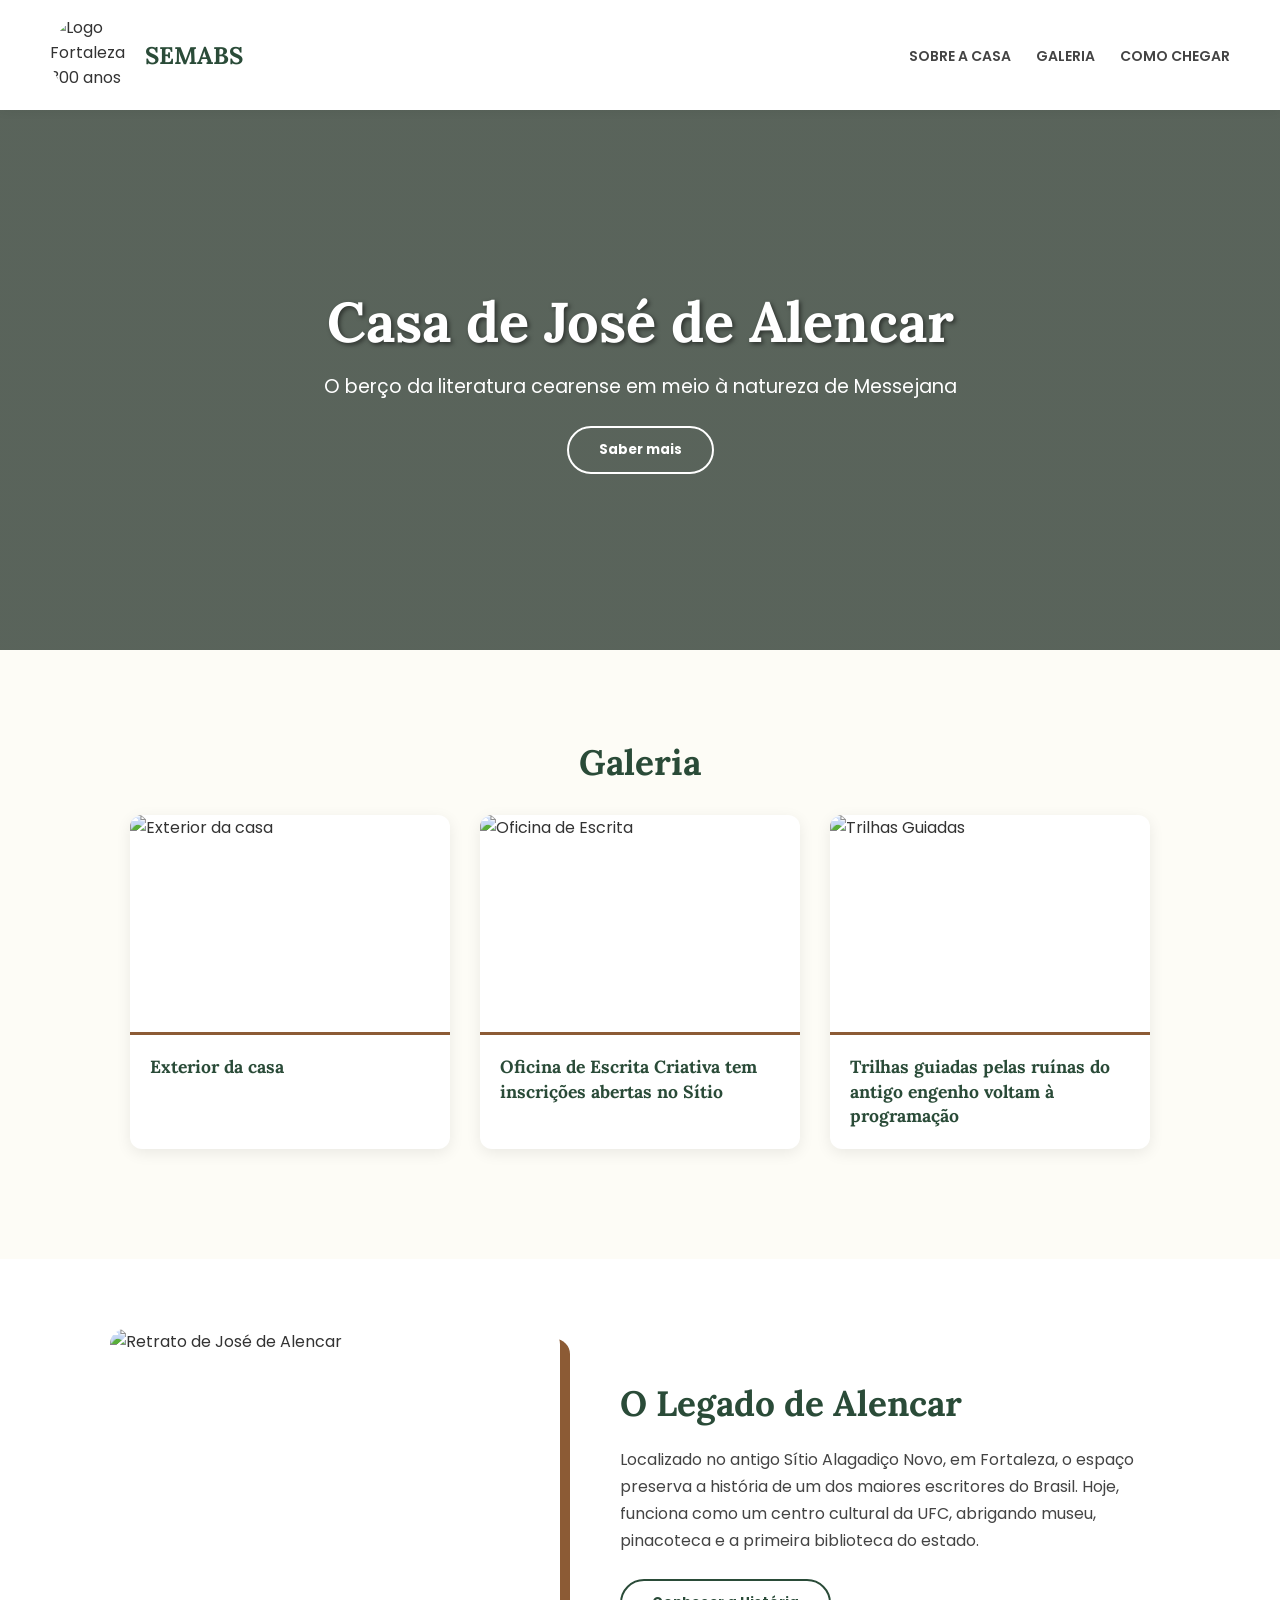
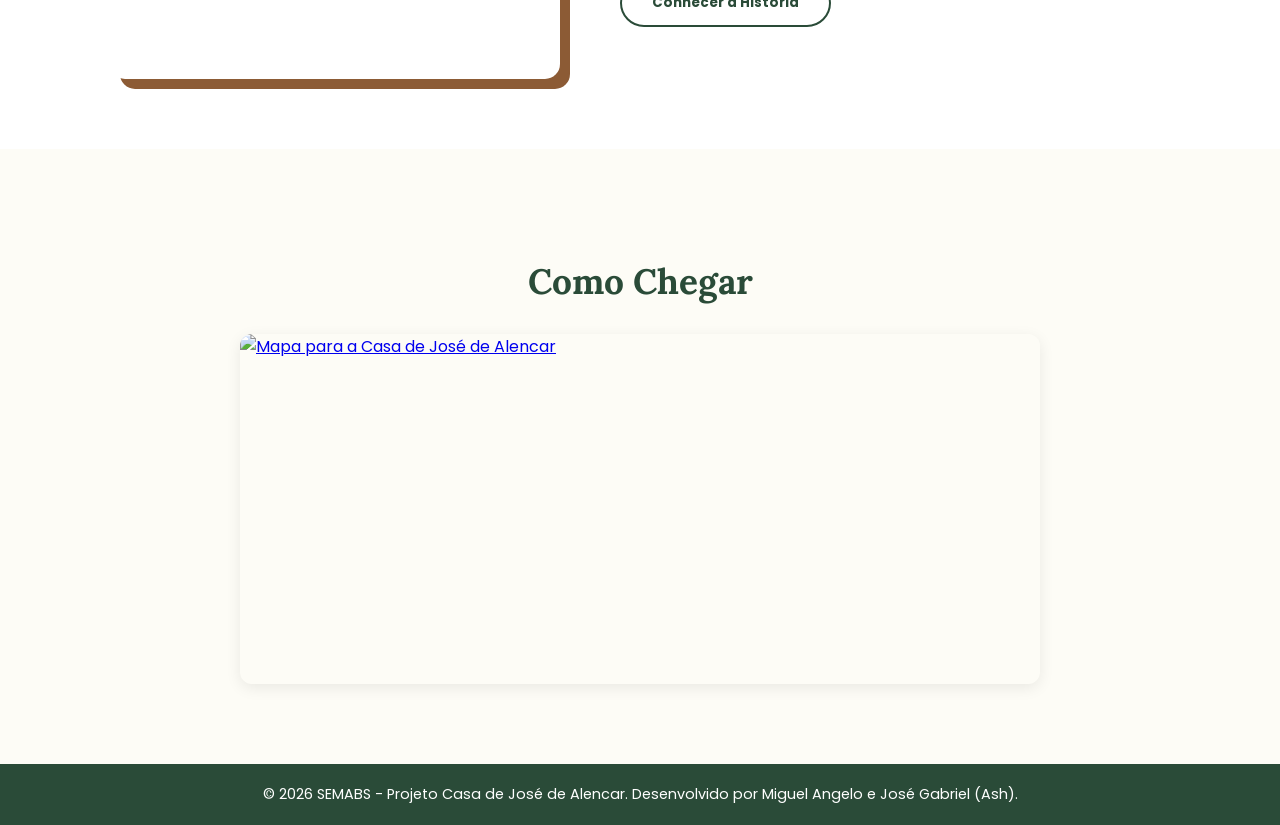
==== index.html @ b6e6d29a "Rename semabs_casa_jose_alencar.html to index.html" ====
<!DOCTYPE html>
<html lang="pt-BR">
<head>
    <meta charset="UTF-8">
    <meta name="viewport" content="width=device-width, initial-scale=1.0">
    <title>Casa de José de Alencar</title>
    <link href="https://fonts.googleapis.com/css2?family=Lora:ital,wght@0,400;0,700;1,400&family=Poppins:wght@300;400;600&display=swap" rel="stylesheet">
    <link rel="stylesheet" href="styly.css">
    <link rel="shortcut icon" type="image/x-icon" href="favicon.ico">
</head>
<body>

    <header>
        <div class="logos">
            <img src="300.jpeg" alt="Logo Fortaleza 300 anos" class="logo-img">
            <h2 style="cursor: default;">SEMABS</h2> 
        </div>
        <nav>
            <ul>
                <li><a href="#sobre">SOBRE A CASA</a></li>
                <li><a href="#fotos">GALERIA</a></li>
                <li><a href="#como-chegar">COMO CHEGAR</a></li>
            </ul>
        </nav>
    </header>

    <main>
        <section class="hero">
            <div class="hero-content">
                <h1>Casa de José de Alencar</h1>
                <p>O berço da literatura cearense em meio à natureza de Messejana</p>
                <button id="btn-saber-mais" class="btn-outline">Saber mais</button>
            </div>
        </section>

        <section id="fotos" class="fotos">
            <h2 class="section-title">Galeria</h2>
            <div class="cards-container">
                <article class="card">
                    <img src="casafora.jpeg" alt="Exterior da casa" class="card-img" data-link="https://www.minube.com.br/sitio-preferido/casa-de-jose-de-alencar-a2217731#google_vignette">
                    <div class="card-content">
                        <h3>Exterior da casa</h3>
                    </div>
                </article>
                <article class="card">
                    <img src="casadentro.jpeg" alt="Oficina de Escrita" class="card-img" data-link="https://dicasdefortalezaejeri.com.br/fortaleza/casa-museu-jose-de-alencar-em-fortaleza/">
                    <div class="card-content">
                        <h3>Oficina de Escrita Criativa tem inscrições abertas no Sítio</h3>
                    </div>
                </article>
                <article class="card">
                    <img src="casaexterior.jpeg" alt="Trilhas Guiadas" class="card-img" data-link="https://www.tripadvisor.com.br/LocationPhotoDirectLink-g303293-d4376412-i231431057-Casa_Jose_de_Alencar-Fortaleza_State_of_Ceara.html">
                    <div class="card-content">
                        <h3>Trilhas guiadas pelas ruínas do antigo engenho voltam à programação</h3>
                    </div>
                </article>
            </div>
        </section>

        <section id="sobre" class="sobre">
            <img src="perfil.jpeg" alt="Retrato de José de Alencar" class="sobre-img">
            <div class="sobre-texto">
                <h2 class="section-title text-left">O Legado de Alencar</h2>
                <p>Localizado no antigo Sítio Alagadiço Novo, em Fortaleza, o espaço preserva a história de um dos maiores escritores do Brasil. Hoje, funciona como um centro cultural da UFC, abrigando museu, pinacoteca e a primeira biblioteca do estado.</p>
                <button id="btn-historia" class="btn-outline dark">Conhecer a História</button>
            </div>
        </section>

        <section id="como-chegar" class="como-chegar">
            <h2 class="section-title">Como Chegar</h2>
            <div class="mapas-container">
                <div class="mapa" style="width: 100%; max-width: 800px;">
                    <a href="https://www.google.com/maps/place/Casa+de+Jos%C3%A9+de+Alencar/@-3.8120709,-38.4795168,18.42z/data=!4m6!3m5!1s0x7c7456462ce12c3:0x4b591e898cf27aa8!8m2!3d-3.8116794!4d-38.4783675!16s%2Fg%2F121kwcff" target="_blank" title="Clique para abrir no Google Maps">
                        <img src="loca.jpeg" alt="Mapa para a Casa de José de Alencar" style="width: 100%; height: 350px; object-fit: cover; border-radius: 12px; box-shadow: 0 4px 15px rgba(0,0,0,0.08); display: block; cursor: pointer;">
                    </a>
                </div>
            </div>
        </section>
    </main>

    <div id="modal-historia" class="modal">
        <div class="modal-content">
            <span class="close-btn">×</span>
            
            <div class="modal-sidebar">
                <img src="perfil.jpeg" alt="Retrato de José de Alencar">
                <a href="https://pesquisaescolar.fundaj.gov.br/pt-br/artigo/jose-de-alencar/" target="_blank" class="link-creditos-sidebar">Ver fonte da imagem</a>
                <h2 class="section-title" style="margin-top: 15px; text-align: center; font-size: 1.8rem;">José de Alencar</h2>
            </div>
            
            <div class="modal-body">
                <p>O escritor José Martiniano de Alencar, conhecido como José de Alencar, escritor das obras Iracema de 1865 e O Guarani de 1857, nasceu em 1º de maio de 1829, em Messejana (atual bairro de Fortaleza, Ceará). Ainda criança, mudou-se com sua família para o Rio de Janeiro, então capital do país, para acompanhar o pai, José Martiniano de Alencar, eleito senador pelo estado cearense. Em 1844 mudou-se para São Paulo, onde cursou Direito (com exceção do 3º ano, o qual cursou na Faculdade de Direito de Olinda, em Pernambuco), permanecendo na capital paulista até 1850.</p>
                <p>Após formado, regressou para o Rio de Janeiro, onde atuou como advogado e como jornalista no Correio Mercantil, no Jornal do Comércio e no Diário do Rio de Janeiro, instituição em que foi nomeado redator-chefe em 1855. Essa participação na imprensa possibilitou-lhe a publicação de folhetins, muitos dos quais foram posteriormente publicados sob a forma de livro.</p>
                <p>Há que se ressaltar que, além dessa atividade jornalística, José de Alencar também atuou, assim como o pai, no meio político. Filiado ao Partido Conservador, elegeu-se para mais de um mandato de deputado pelo estado do Ceará, e, de 1868 a 1870, ocupou o cargo executivo de ministro da justiça.</p>
                <p>José de Alencar casou-se na década de 1860, mais especificamente em 1864, com Georgiana Augusta Cochrane, quando tinha 35 anos de idade. Dessa união, o casal teve seis filhos, sendo dois meninos e quatro meninas. Entre os filhos, destacaram-se Mário de Alencar, que seguiu a vocação do pai como homem de letras, tornando-se jornalista e membro da Academia Brasileira de Letras, e Augusto Cochrane de Alencar, que seguiu a vida diplomática e atuou como embaixador.</p>
                <p>No meio literário, seu reconhecimento deu-se a partir da publicação, em 1856, das Cartas sobre A confederação dos Tamoios, no Diário do Rio de Janeiro, nas quais criticava o poema épico A confederação dos Tamoios (1856), obra do escritor Domingos Gonçalves de Magalhães, considerado o introdutor do romantismo no Brasil. Faleceu, vítima de tuberculose, na cidade do Rio de Janeiro, em 12 de dezembro de 1877, aos 48 anos de idade.</p>
            </div>
            
        </div>
    </div>

    <div id="modal-saber-mais" class="modal">
        <div class="modal-content">
            <span class="close-btn">×</span>
            
            <div class="modal-sidebar">
                <img src="casarao.jpeg" alt="Casarão do Sítio Alagadiço Novo">
                <h2 class="section-title" style="margin-top: 15px; text-align: center; font-size: 1.8rem;">O Sítio Alagadiço Novo</h2>
            </div>
            
            <div class="modal-body">
                <p>A Casa de José de Alencar, centro cultural pertencente à Universidade Federal do Ceará, está localizada na Av. Washington Soares, 6055, em Messejana. O referido Centro funciona no sítio Alagadiço Novo, em sete hectares do que restou da antiga propriedade do Senador José Martiniano de Alencar. Este espaço cultural tem importante simbologia pois foi aqui que nasceu o maior romancista brasileiro, o escritor José de Alencar, em 1829.</p>
                <p>Em 1964, o então presidente da república Marechal Humberto Castelo Branco providenciou o tombamento pelo Instituto do Patrimônio Histórico Nacional (Iphan) do pequeno imóvel e sete hectares ao redor da construção. Naquela época, a casa grande já havia sido demolida e as únicas edificações que restavam eram a casinha e as ruínas do primeiro engenho a vapor do Ceará. A administração e guarda do patrimônio histórico foi entregue à Universidade Federal do Ceará para ser um equipamento de extensão acadêmica e de incentivo à produção literária cearense.</p>
                <p>A Universidade construiu um prédio, projeto assinado por Liberal de Castro, para ser a sede administrativa e abrigar salas de exposição e instalações para receber escritores, artistas e autoridades, além de salas de aula. O prédio projetado no estilo colonial possui áreas de exposição: o museu Arthur Ramos, coleção de rendas de bilro Luiza Ramos, a Pinacoteca Floriano Teixeira e o Salão Iracema Descartes Gadelha de Messejana!</p>
            </div>
        </div>
    </div>

    <div id="modal-imagem" class="modal">
        <div class="modal-content img-modal-content">
            <span class="close-btn">×</span>
            <div class="img-container">
                <button id="btn-prev" class="nav-btn">❮</button> 
                <img id="img-ampliada" src="" alt="Imagem em Destaque">
                <button id="btn-next" class="nav-btn">❯</button> 
            </div>
            <a id="link-creditos" href="" target="_blank">Acessar fonte da imagem (Direitos Autorais)</a>
        </div>
    </div>

    <footer>
        <p>© 2026 SEMABS - Projeto Casa de José de Alencar. Desenvolvido por Miguel Angelo e José Gabriel (Ash).</p>
    </footer>

    <script src="scripti.js"></script>
</body>
</html>
---- styly.css ----
/* Reset básico e tipografia */
* {
    margin: 0;
    padding: 0;
    box-sizing: border-box;
}

body {
    font-family: 'Poppins', sans-serif;
    background-color: #fdfcf6;
    color: #333;
}

/* Títulos com fonte serifada para vibe literária */
h1, h2, h3 {
    font-family: 'Lora', serif;
}

/* Nova Paleta de Cores baseada na foto (Natureza/Terra) */
:root {
    --cor-primaria: #2a4b38; 
    --cor-secundaria: #8c5b35; 
    --cor-branca: #ffffff;
    --cor-texto: #444444;
}

/* Cabeçalho */
header {
    display: flex;
    justify-content: space-between;
    align-items: center;
    padding: 15px 50px;
    background-color: var(--cor-branca);
    box-shadow: 0 2px 10px rgba(0,0,0,0.05);
    position: sticky;
    top: 0;
    z-index: 100;
}

/* ==========================================
   Correção da Logo (Arredondada via Código)
   ========================================== */
.logos {
    display: flex;
    align-items: center;
    gap: 15px;
}

.logo-img {
    width: 80px;
    height: 80px;       /* Garante que o elemento seja um quadrado perfeito */
    object-fit: cover;  /* Corta as sobras para a imagem não distorcer */
    border-radius: 50%; /* Deixa a imagem completamente redonda */
}
/* ========================================== */

.logos h2 {
    color: var(--cor-primaria);
    font-weight: 700;
}

nav ul {
    list-style: none;
    display: flex;
    gap: 25px;
}

nav a {
    text-decoration: none;
    color: var(--cor-texto);
    font-size: 14px;
    font-weight: 600;
    transition: color 0.3s;
}

nav a:hover {
    color: var(--cor-secundaria);
}

/* Banner Principal */
.hero {
    height: 60vh;
    min-height: 400px;
    color: var(--cor-branca);
    display: flex;
    align-items: center;
    justify-content: center;
    text-align: center;
    padding: 0 20px;
    background-image: linear-gradient(rgba(20, 35, 25, 0.7), rgba(20, 35, 25, 0.7)), url("casaexterior.jpeg"); 
    background-size: cover; 
    background-position: center; 
    background-attachment: fixed;
}

.hero h1 {
    font-size: 3.5rem;
    margin-bottom: 15px;
    text-shadow: 2px 2px 4px rgba(0,0,0,0.5);
}

.hero p {
    font-size: 1.2rem;
    margin-bottom: 25px;
}

/* Botões */
.btn-outline {
    background: transparent;
    color: var(--cor-branca);
    border: 2px solid var(--cor-branca);
    padding: 12px 30px;
    border-radius: 30px;
    cursor: pointer;
    font-weight: bold;
    font-family: 'Poppins', sans-serif;
    transition: all 0.3s ease;
}

.btn-outline:hover {
    background: var(--cor-branca);
    color: var(--cor-primaria);
}

.btn-outline.dark {
    color: var(--cor-primaria);
    border-color: var(--cor-primaria);
}

.btn-outline.dark:hover {
    background: var(--cor-primaria);
    color: var(--cor-branca);
}

/* Títulos das Seções */
.section-title {
    color: var(--cor-primaria);
    text-align: center;
    margin: 50px 0 30px;
    font-size: 2.2rem;
}

.text-left {
    text-align: left;
    margin: 0 0 20px 0;
}

/* Notícias - Cards com Efeito Hover */
.fotos {
    padding: 40px 50px 70px;
    text-align: center;
}

.cards-container {
    display: flex;
    justify-content: center;
    gap: 30px;
    margin-bottom: 40px;
    flex-wrap: wrap;
}

.card {
    width: 320px;
    background: var(--cor-branca);
    box-shadow: 0 4px 15px rgba(0,0,0,0.08);
    border-radius: 12px;
    overflow: hidden;
    text-align: left;
    transition: transform 0.3s ease, box-shadow 0.3s ease;
}

.card:hover {
    transform: translateY(-8px);
    box-shadow: 0 12px 25px rgba(0,0,0,0.15);
}

.card-content {
    padding: 20px;
}

.card h3 {
    font-size: 1.1rem;
    color: var(--cor-primaria);
    line-height: 1.4;
}

img.card-img {
    width: 100%;
    height: 220px;
    object-fit: cover;
    display: block;
    border-bottom: 3px solid var(--cor-secundaria);
    cursor: pointer; 
    transition: opacity 0.3s;
}

img.card-img:hover {
    opacity: 0.8; 
}

/* Sobre a Casa */
.sobre {
    display: flex;
    align-items: center;
    justify-content: center;
    padding: 70px 50px;
    gap: 60px;
    background-color: var(--cor-branca);
}

.sobre-texto {
    max-width: 550px;
}

.sobre-texto p {
    line-height: 1.7;
    margin-bottom: 25px;
    color: var(--cor-texto);
}

img.sobre-img {
    width: 450px;
    height: 350px;
    border-radius: 15px;
    object-fit: cover; 
    box-shadow: 10px 10px 0px var(--cor-secundaria);
}

/* Como Chegar */
.como-chegar {
    padding: 60px 50px;
    background-color: #fdfcf6;
}

.mapas-container {
    display: flex;
    justify-content: center;
}

/* Footer */
footer {
    background-color: var(--cor-primaria);
    color: var(--cor-branca);
    text-align: center;
    padding: 20px;
    font-size: 0.9rem;
    margin-top: 20px;
}

/* =========================================
   Estilos dos Modais
   ========================================= */
.modal {
    display: none; 
    position: fixed;
    z-index: 1000; 
    left: 0;
    top: 0;
    width: 100%;
    height: 100%;
    background-color: rgba(0, 0, 0, 0.7); 
    backdrop-filter: blur(4px); 
    align-items: center;
    justify-content: center;
    transition: opacity 0.3s ease;
}

.modal-content {
    background-color: var(--cor-branca, #ffffff);
    position: relative; 
    width: 95%;
    max-width: 1200px;
    max-height: 85vh;
    display: flex;
    gap: 40px;
    padding: 40px;
    border-radius: 20px;
    box-shadow: 0 10px 30px rgba(0, 0, 0, 0.3);
    overflow-y: auto;
    animation: modalEntrada 0.4s cubic-bezier(0.16, 1, 0.3, 1);
}

.close-btn {
    position: absolute;
    top: 20px;
    right: 25px;
    color: var(--cor-secundaria, #888);
    font-size: 32px;
    font-weight: bold;
    cursor: pointer;
    line-height: 1;
    transition: all 0.3s ease;
    z-index: 10;
}

.close-btn:hover {
    color: var(--cor-primaria, #e74c3c);
    transform: scale(1.1); 
}

/* LAYOUT DO MODAL SABER MAIS/HISTÓRIA */
.modal-sidebar {
    display: flex;
    flex-direction: column;
    align-items: center;
    flex-shrink: 0;
    width: 300px;
}

.modal-sidebar img {
    width: 100%;
    height: 260px;
    object-fit: cover;
    border-radius: 15px;
    box-shadow: 0 4px 10px rgba(0, 0, 0, 0.1); 
    transition: transform 0.3s ease;
    display: block; 
}

.modal-sidebar img:hover {
    transform: translateY(-5px);
}

/* Link de créditos pequeno abaixo da foto na Sidebar */
.link-creditos-sidebar {
    margin-top: 15px;
    font-size: 0.85rem;
    color: var(--cor-primaria);
    text-decoration: none;
    font-weight: 600;
    border: 1px solid var(--cor-primaria);
    padding: 5px 15px;
    border-radius: 20px;
    transition: all 0.3s ease;
}

.link-creditos-sidebar:hover {
    background-color: var(--cor-primaria);
    color: var(--cor-branca);
}

.modal-body {
    display: flex;
    flex-direction: column;
    justify-content: flex-start;
    flex: 1;
    padding-right: 15px;
}

.modal-body p {
    color: var(--cor-texto, #333333);
    line-height: 1.8;
    margin-bottom: 15px; 
    text-align: justify;
    font-size: 1.05rem;
}

/* =========================================
   Estilo Exclusivo do Modal de Imagem (Galeria)
   ========================================= */
.img-modal-content {
    background-color: transparent !important;
    box-shadow: none !important;
    flex-direction: column;
    align-items: center;
    justify-content: center;
    gap: 15px;
    padding: 0;
    max-width: 90%;
    overflow: visible; 
}

.img-modal-content .close-btn {
    top: -45px;
    right: 0;
    color: #ffffff; 
}

.img-modal-content .close-btn:hover {
    color: var(--cor-secundaria);
}

/* Container para a imagem e as setas ficarem juntas */
.img-container {
    position: relative;
    display: flex;
    align-items: center;
    justify-content: center;
}

#img-ampliada {
    max-width: 100%;
    max-height: 75vh;
    border-radius: 10px;
    box-shadow: 0 10px 40px rgba(0,0,0,0.6);
    object-fit: contain;
}

/* Botões de Passar Imagem (Navegação) */
.nav-btn {
    position: absolute;
    top: 50%;
    transform: translateY(-50%);
    background-color: rgba(0, 0, 0, 0.5);
    color: white;
    border: none;
    font-size: 2rem;
    padding: 15px 20px;
    cursor: pointer;
    border-radius: 8px;
    transition: background-color 0.3s;
    z-index: 10;
}

.nav-btn:hover {
    background-color: var(--cor-primaria);
}

#btn-prev {
    left: 10px;
}

#btn-next {
    right: 10px;
}

#link-creditos {
    color: #ffffff;
    background-color: var(--cor-primaria);
    padding: 10px 25px;
    border-radius: 25px;
    text-decoration: none;
    font-weight: 600;
    font-size: 0.95rem;
    transition: background-color 0.3s, transform 0.2s;
    box-shadow: 0 4px 10px rgba(0,0,0,0.3);
}

#link-creditos:hover {
    background-color: var(--cor-secundaria);
    transform: translateY(-2px);
}

@keyframes modalEntrada {
    from {
        opacity: 0;
        transform: translateY(30px) scale(0.95);
    }
    to {
        opacity: 1;
        transform: translateY(0) scale(1);
    }
}

.modal-content::-webkit-scrollbar {
    width: 8px;
}
.modal-content::-webkit-scrollbar-track {
    background: transparent;
}
.modal-content::-webkit-scrollbar-thumb {
    background: #ccc;
    border-radius: 10px;
}
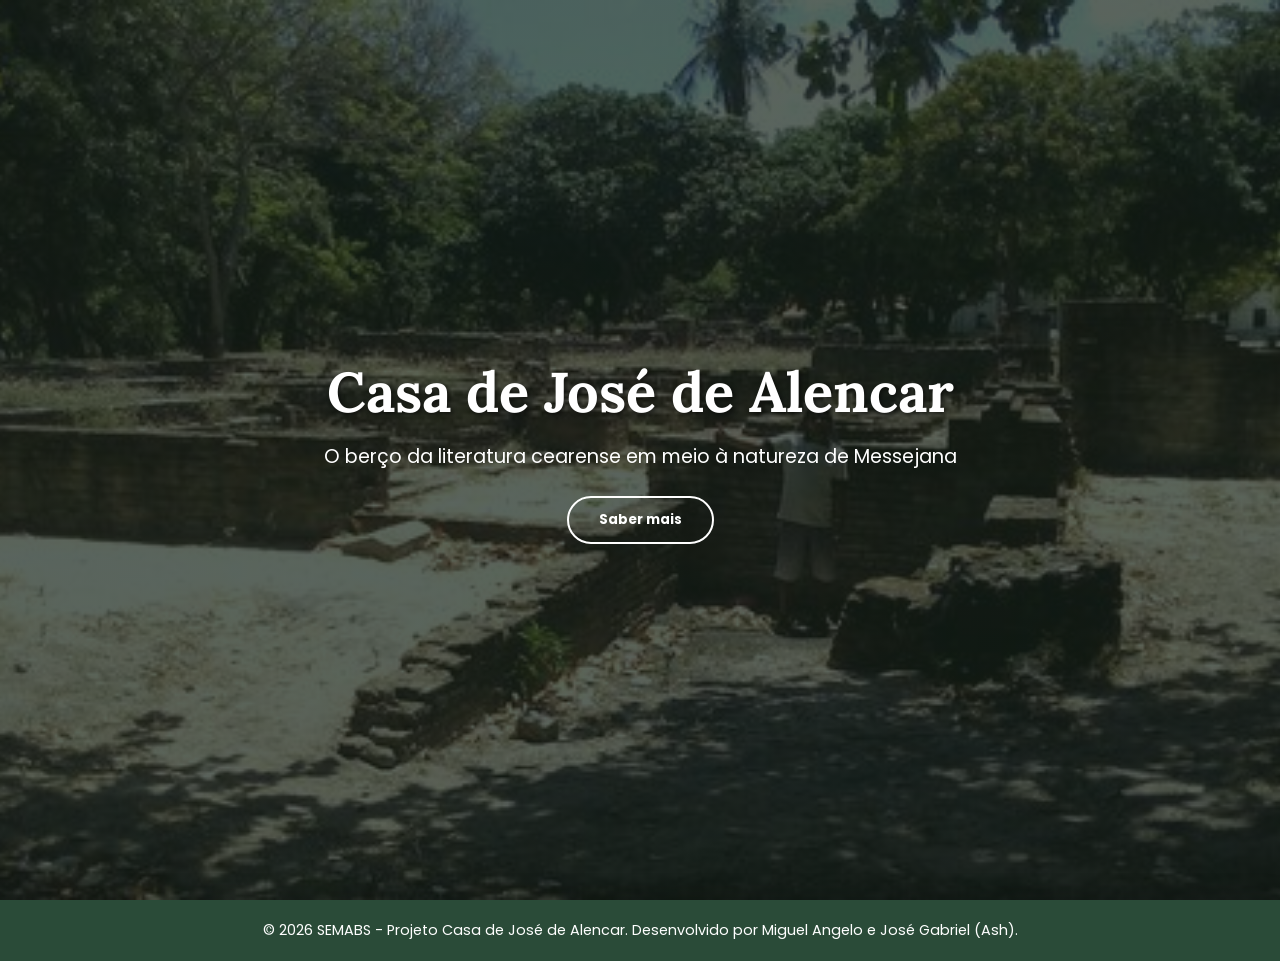
==== commit 24d6959f: "Add files via upload" ====
--- a/index.html
+++ b/index.html
@@ -10,11 +10,17 @@
 </head>
 <body>
 
-    <header>
+    <header id="cabecalho-principal">
         <div class="logos">
             <img src="300.jpeg" alt="Logo Fortaleza 300 anos" class="logo-img">
             <h2 style="cursor: default;">SEMABS</h2> 
         </div>
+        
+        <div class="titulos-header">
+            <h3>Casa de José de Alencar</h3>
+            <p>O berço da literatura cearense em meio à natureza de Messejana</p>
+        </div>
+
         <nav>
             <ul>
                 <li><a href="#sobre">SOBRE A CASA</a></li>
@@ -25,57 +31,70 @@
     </header>
 
     <main>
-        <section class="hero">
-            <div class="hero-content">
+        <section class="hero" id="hero-section">
+            <div class="hero-content" id="conteudo-hero">
                 <h1>Casa de José de Alencar</h1>
                 <p>O berço da literatura cearense em meio à natureza de Messejana</p>
                 <button id="btn-saber-mais" class="btn-outline">Saber mais</button>
             </div>
         </section>
 
-        <section id="fotos" class="fotos">
-            <h2 class="section-title">Galeria</h2>
-            <div class="cards-container">
-                <article class="card">
-                    <img src="casafora.jpeg" alt="Exterior da casa" class="card-img" data-link="https://www.minube.com.br/sitio-preferido/casa-de-jose-de-alencar-a2217731#google_vignette">
-                    <div class="card-content">
-                        <h3>Exterior da casa</h3>
+        <div id="conteudo-principal">
+            
+            <section id="o-sitio" class="sobre">
+                <img src="casarao.jpeg" alt="Casarão do Sítio Alagadiço Novo" class="sobre-img">
+                <div class="sobre-texto">
+                    <h2 class="section-title text-left">O Sítio Alagadiço Novo</h2>
+                    <p>A Casa de José de Alencar, centro cultural pertencente à Universidade Federal do Ceará, está localizada na Av. Washington Soares, 6055, em Messejana. O referido Centro funciona no sítio Alagadiço Novo, em sete hectares do que restou da antiga propriedade do Senador José Martiniano de Alencar. Este espaço cultural tem importante simbologia pois foi aqui que nasceu o maior romancista brasileiro, o escritor José de Alencar, em 1829.</p>
+                    <p>Em 1964, o então presidente da república Marechal Humberto Castelo Branco providenciou o tombamento pelo Instituto do Patrimônio Histórico Nacional (Iphan) do pequeno imóvel e sete hectares ao redor da construção. Naquela época, a casa grande já havia sido demolida e as únicas edificações que restavam eram a casinha e as ruínas do primeiro engenho a vapor do Ceará. A administração e guarda do patrimônio histórico foi entregue à Universidade Federal do Ceará para ser um equipamento de extensão acadêmica e de incentivo à produção literária cearense.</p>
+                    <p>A Universidade construiu um prédio, projeto assinado por Liberal de Castro, para ser a sede administrativa e abrigar salas de exposição e instalações para receber escritores, artistas e autoridades, além de salas de aula. O prédio projetado no estilo colonial possui áreas de exposição: o museu Arthur Ramos, coleção de rendas de bilro Luiza Ramos, a Pinacoteca Floriano Teixeira e o Salão Iracema Descartes Gadelha de Messejana!</p>
+                </div>
+            </section>
+
+            <section id="fotos" class="fotos">
+                <h2 class="section-title">Galeria</h2>
+                <div class="cards-container">
+                    <article class="card">
+                        <img src="casafora.jpeg" alt="Exterior da casa" class="card-img" data-link="https://www.minube.com.br/sitio-preferido/casa-de-jose-de-alencar-a2217731#google_vignette">
+                        <div class="card-content">
+                            <h3>Exterior da casa</h3>
+                        </div>
+                    </article>
+                    <article class="card">
+                        <img src="casadentro.jpeg" alt="Oficina de Escrita" class="card-img" data-link="https://dicasdefortalezaejeri.com.br/fortaleza/casa-museu-jose-de-alencar-em-fortaleza/">
+                        <div class="card-content">
+                            <h3>Oficina de Escrita Criativa tem inscrições abertas no Sítio</h3>
+                        </div>
+                    </article>
+                    <article class="card">
+                        <img src="casaexterior.jpeg" alt="Trilhas Guiadas" class="card-img" data-link="https://www.tripadvisor.com.br/LocationPhotoDirectLink-g303293-d4376412-i231431057-Casa_Jose_de_Alencar-Fortaleza_State_of_Ceara.html">
+                        <div class="card-content">
+                            <h3>Trilhas guiadas pelas ruínas do antigo engenho voltam à programação</h3>
+                        </div>
+                    </article>
+                </div>
+            </section>
+
+            <section id="sobre" class="sobre">
+                <img src="perfil.jpeg" alt="Retrato de José de Alencar" class="sobre-img">
+                <div class="sobre-texto">
+                    <h2 class="section-title text-left">O Legado de Alencar</h2>
+                    <p>Localizado no antigo Sítio Alagadiço Novo, em Fortaleza, o espaço preserva a história de um dos maiores escritores do Brasil. Hoje, funciona como um centro cultural da UFC, abrigando museu, pinacoteca e a primeira biblioteca do estado.</p>
+                    <button id="btn-historia" class="btn-outline dark">Conhecer a História</button>
+                </div>
+            </section>
+
+            <section id="como-chegar" class="como-chegar">
+                <h2 class="section-title">Como Chegar</h2>
+                <div class="mapas-container">
+                    <div class="mapa" style="width: 100%; max-width: 800px;">
+                        <a href="https://www.google.com/maps/place/Casa+de+Jos%C3%A9+de+Alencar/@-3.8120709,-38.4795168,18.42z/data=!4m6!3m5!1s0x7c7456462ce12c3:0x4b591e898cf27aa8!8m2!3d-3.8116794!4d-38.4783675!16s%2Fg%2F121kwcff" target="_blank" title="Clique para abrir no Google Maps">
+                            <img src="loca.jpeg" alt="Mapa para a Casa de José de Alencar" style="width: 100%; height: 350px; object-fit: cover; border-radius: 12px; box-shadow: 0 4px 15px rgba(0,0,0,0.08); display: block; cursor: pointer;">
+                        </a>
                     </div>
-                </article>
-                <article class="card">
-                    <img src="casadentro.jpeg" alt="Oficina de Escrita" class="card-img" data-link="https://dicasdefortalezaejeri.com.br/fortaleza/casa-museu-jose-de-alencar-em-fortaleza/">
-                    <div class="card-content">
-                        <h3>Oficina de Escrita Criativa tem inscrições abertas no Sítio</h3>
-                    </div>
-                </article>
-                <article class="card">
-                    <img src="casaexterior.jpeg" alt="Trilhas Guiadas" class="card-img" data-link="https://www.tripadvisor.com.br/LocationPhotoDirectLink-g303293-d4376412-i231431057-Casa_Jose_de_Alencar-Fortaleza_State_of_Ceara.html">
-                    <div class="card-content">
-                        <h3>Trilhas guiadas pelas ruínas do antigo engenho voltam à programação</h3>
-                    </div>
-                </article>
-            </div>
-        </section>
-
-        <section id="sobre" class="sobre">
-            <img src="perfil.jpeg" alt="Retrato de José de Alencar" class="sobre-img">
-            <div class="sobre-texto">
-                <h2 class="section-title text-left">O Legado de Alencar</h2>
-                <p>Localizado no antigo Sítio Alagadiço Novo, em Fortaleza, o espaço preserva a história de um dos maiores escritores do Brasil. Hoje, funciona como um centro cultural da UFC, abrigando museu, pinacoteca e a primeira biblioteca do estado.</p>
-                <button id="btn-historia" class="btn-outline dark">Conhecer a História</button>
-            </div>
-        </section>
-
-        <section id="como-chegar" class="como-chegar">
-            <h2 class="section-title">Como Chegar</h2>
-            <div class="mapas-container">
-                <div class="mapa" style="width: 100%; max-width: 800px;">
-                    <a href="https://www.google.com/maps/place/Casa+de+Jos%C3%A9+de+Alencar/@-3.8120709,-38.4795168,18.42z/data=!4m6!3m5!1s0x7c7456462ce12c3:0x4b591e898cf27aa8!8m2!3d-3.8116794!4d-38.4783675!16s%2Fg%2F121kwcff" target="_blank" title="Clique para abrir no Google Maps">
-                        <img src="loca.jpeg" alt="Mapa para a Casa de José de Alencar" style="width: 100%; height: 350px; object-fit: cover; border-radius: 12px; box-shadow: 0 4px 15px rgba(0,0,0,0.08); display: block; cursor: pointer;">
-                    </a>
                 </div>
-            </div>
-        </section>
+            </section>
+        </div>
     </main>
 
     <div id="modal-historia" class="modal">
@@ -99,23 +118,6 @@
         </div>
     </div>
 
-    <div id="modal-saber-mais" class="modal">
-        <div class="modal-content">
-            <span class="close-btn">×</span>
-            
-            <div class="modal-sidebar">
-                <img src="casarao.jpeg" alt="Casarão do Sítio Alagadiço Novo">
-                <h2 class="section-title" style="margin-top: 15px; text-align: center; font-size: 1.8rem;">O Sítio Alagadiço Novo</h2>
-            </div>
-            
-            <div class="modal-body">
-                <p>A Casa de José de Alencar, centro cultural pertencente à Universidade Federal do Ceará, está localizada na Av. Washington Soares, 6055, em Messejana. O referido Centro funciona no sítio Alagadiço Novo, em sete hectares do que restou da antiga propriedade do Senador José Martiniano de Alencar. Este espaço cultural tem importante simbologia pois foi aqui que nasceu o maior romancista brasileiro, o escritor José de Alencar, em 1829.</p>
-                <p>Em 1964, o então presidente da república Marechal Humberto Castelo Branco providenciou o tombamento pelo Instituto do Patrimônio Histórico Nacional (Iphan) do pequeno imóvel e sete hectares ao redor da construção. Naquela época, a casa grande já havia sido demolida e as únicas edificações que restavam eram a casinha e as ruínas do primeiro engenho a vapor do Ceará. A administração e guarda do patrimônio histórico foi entregue à Universidade Federal do Ceará para ser um equipamento de extensão acadêmica e de incentivo à produção literária cearense.</p>
-                <p>A Universidade construiu um prédio, projeto assinado por Liberal de Castro, para ser a sede administrativa e abrigar salas de exposição e instalações para receber escritores, artistas e autoridades, além de salas de aula. O prédio projetado no estilo colonial possui áreas de exposição: o museu Arthur Ramos, coleção de rendas de bilro Luiza Ramos, a Pinacoteca Floriano Teixeira e o Salão Iracema Descartes Gadelha de Messejana!</p>
-            </div>
-        </div>
-    </div>
-
     <div id="modal-imagem" class="modal">
         <div class="modal-content img-modal-content">
             <span class="close-btn">×</span>
@@ -134,4 +136,4 @@
 
     <script src="scripti.js"></script>
 </body>
-</html>
+</html>
--- a/styly.css
+++ b/styly.css
@@ -7,7 +7,13 @@
 
 body {
     font-family: 'Poppins', sans-serif;
-    background-color: #fdfcf6;
+    background-color: #fdfcf6; 
+    
+    /* Fundo com o pergaminho */
+    background-image: linear-gradient(rgba(253, 252, 246, 0.45), rgba(253, 252, 246, 0.45)), url('back.jpg'); 
+    background-size: cover; 
+    background-position: center; 
+    background-attachment: fixed; 
     color: #333;
 }
 
@@ -16,30 +22,40 @@
     font-family: 'Lora', serif;
 }
 
-/* Nova Paleta de Cores baseada na foto (Natureza/Terra) */
+/* Paleta de Cores */
 :root {
     --cor-primaria: #2a4b38; 
     --cor-secundaria: #8c5b35; 
     --cor-branca: #ffffff;
-    --cor-texto: #444444;
-}
-
-/* Cabeçalho */
+    --cor-texto: #333333;
+}
+
+/* ==========================================
+   Cabeçalho (ESCONDIDO NO COMEÇO)
+   ========================================== */
 header {
-    display: flex;
+    display: none; 
     justify-content: space-between;
     align-items: center;
     padding: 15px 50px;
-    background-color: var(--cor-branca);
-    box-shadow: 0 2px 10px rgba(0,0,0,0.05);
+    background-color: rgba(140, 91, 53, 0.95); 
+    backdrop-filter: blur(5px); 
+    box-shadow: 0 4px 15px rgba(0,0,0,0.3);
     position: sticky;
     top: 0;
     z-index: 100;
 }
 
-/* ==========================================
-   Correção da Logo (Arredondada via Código)
-   ========================================== */
+header.visivel {
+    display: flex; 
+    animation: descerCabecalho 0.5s ease forwards;
+}
+
+@keyframes descerCabecalho {
+    from { top: -100px; opacity: 0; }
+    to { top: 0; opacity: 1; }
+}
+
 .logos {
     display: flex;
     align-items: center;
@@ -48,17 +64,47 @@
 
 .logo-img {
     width: 80px;
-    height: 80px;       /* Garante que o elemento seja um quadrado perfeito */
-    object-fit: cover;  /* Corta as sobras para a imagem não distorcer */
-    border-radius: 50%; /* Deixa a imagem completamente redonda */
-}
-/* ========================================== */
+    height: 80px;       
+    object-fit: cover;  
+    border-radius: 50%; 
+}
 
 .logos h2 {
     color: var(--cor-primaria);
     font-weight: 700;
 }
 
+/* ==========================================
+   TÍTULOS CENTRALIZADOS NO CABEÇALHO
+   ========================================== */
+.titulos-header {
+    position: absolute;
+    left: 50%;
+    transform: translateX(-50%);
+    text-align: center;
+    display: flex;
+    flex-direction: column;
+    gap: 2px;
+}
+
+.titulos-header h3 {
+    font-size: 1.6rem;
+    font-weight: 700;
+    color: var(--cor-branca);
+    margin: 0;
+    line-height: 1.2;
+    text-shadow: 1px 1px 3px rgba(0, 0, 0, 0.5); 
+}
+
+.titulos-header p {
+    font-size: 0.85rem;
+    font-family: 'Poppins', sans-serif;
+    font-weight: 600;
+    color: #000000; 
+    margin: 0;
+}
+
+/* Menu Lateral Direito */
 nav ul {
     list-style: none;
     display: flex;
@@ -74,13 +120,14 @@
 }
 
 nav a:hover {
-    color: var(--cor-secundaria);
-}
-
-/* Banner Principal */
+    color: var(--cor-branca);
+}
+
+/* ==========================================
+   Capa Inicial (Hero)
+   ========================================== */
 .hero {
-    height: 60vh;
-    min-height: 400px;
+    height: 100vh;
     color: var(--cor-branca);
     display: flex;
     align-items: center;
@@ -91,6 +138,26 @@
     background-size: cover; 
     background-position: center; 
     background-attachment: fixed;
+    position: relative;
+    z-index: 10;
+    overflow: hidden; 
+    transition: height 0.8s cubic-bezier(0.25, 1, 0.5, 1), opacity 0.8s ease; 
+}
+
+.hero-content {
+    transition: opacity 0.3s ease;
+}
+
+/* Quando clicar em Saber Mais, isso encolhe até sumir */
+.hero.aberto {
+    height: 0;
+    opacity: 0;
+    padding: 0;
+    pointer-events: none;
+}
+
+.hero.aberto .hero-content {
+    opacity: 0; 
 }
 
 .hero h1 {
@@ -102,6 +169,12 @@
 .hero p {
     font-size: 1.2rem;
     margin-bottom: 25px;
+}
+
+#conteudo-principal {
+    display: none; 
+    opacity: 0;
+    transition: opacity 0.8s ease;
 }
 
 /* Botões */
@@ -132,12 +205,13 @@
     color: var(--cor-branca);
 }
 
-/* Títulos das Seções */
+/* Restante do conteúdo formatado padrão */
 .section-title {
     color: var(--cor-primaria);
     text-align: center;
     margin: 50px 0 30px;
     font-size: 2.2rem;
+    text-shadow: 0px 0px 8px rgba(255, 255, 255, 0.8);
 }
 
 .text-left {
@@ -145,10 +219,10 @@
     margin: 0 0 20px 0;
 }
 
-/* Notícias - Cards com Efeito Hover */
 .fotos {
     padding: 40px 50px 70px;
     text-align: center;
+    background-color: transparent; 
 }
 
 .cards-container {
@@ -161,8 +235,8 @@
 
 .card {
     width: 320px;
-    background: var(--cor-branca);
-    box-shadow: 0 4px 15px rgba(0,0,0,0.08);
+    background: var(--cor-branca); 
+    box-shadow: 0 6px 15px rgba(0,0,0,0.15);
     border-radius: 12px;
     overflow: hidden;
     text-align: left;
@@ -171,7 +245,7 @@
 
 .card:hover {
     transform: translateY(-8px);
-    box-shadow: 0 12px 25px rgba(0,0,0,0.15);
+    box-shadow: 0 12px 25px rgba(0,0,0,0.25);
 }
 
 .card-content {
@@ -198,24 +272,40 @@
     opacity: 0.8; 
 }
 
-/* Sobre a Casa */
+/* ==========================================
+   SOBRE A CASA E TEXTOS (AGORA COM FUNDO DE DESTAQUE)
+   ========================================== */
 .sobre {
     display: flex;
     align-items: center;
     justify-content: center;
     padding: 70px 50px;
     gap: 60px;
-    background-color: var(--cor-branca);
+    background-color: transparent; 
 }
 
 .sobre-texto {
-    max-width: 550px;
+    max-width: 600px; /* Aumentei um pouquinho para o texto respirar no fundo novo */
+    
+    /* MÁGICA DA LEITURA AQUI: Fundo claro para separar do pergaminho */
+    background-color: rgba(253, 252, 246, 0.92); 
+    padding: 35px 40px; 
+    border-radius: 15px; 
+    box-shadow: 0 10px 30px rgba(0,0,0,0.1); 
+    backdrop-filter: blur(4px); 
+    border: 1px solid rgba(140, 91, 53, 0.2); /* Bordinha bem sutil */
+}
+
+/* Removi a margem superior do título para alinhar melhor dentro da "caixa" */
+.sobre-texto .section-title {
+    margin-top: 0;
 }
 
 .sobre-texto p {
     line-height: 1.7;
     margin-bottom: 25px;
     color: var(--cor-texto);
+    font-weight: 500; /* Letra um pouquinho mais leve pois o fundo já garante contraste */
 }
 
 img.sobre-img {
@@ -226,10 +316,9 @@
     box-shadow: 10px 10px 0px var(--cor-secundaria);
 }
 
-/* Como Chegar */
 .como-chegar {
     padding: 60px 50px;
-    background-color: #fdfcf6;
+    background-color: transparent; 
 }
 
 .mapas-container {
@@ -237,19 +326,19 @@
     justify-content: center;
 }
 
-/* Footer */
 footer {
     background-color: var(--cor-primaria);
     color: var(--cor-branca);
     text-align: center;
     padding: 20px;
     font-size: 0.9rem;
-    margin-top: 20px;
-}
-
-/* =========================================
-   Estilos dos Modais
-   ========================================= */
+    margin-top: 0; 
+    box-shadow: 0 -8px 20px rgba(0,0,0,0.15); 
+    position: relative;
+    z-index: 10;
+}
+
+/* Modais (História e Galeria) */
 .modal {
     display: none; 
     position: fixed;
@@ -298,7 +387,6 @@
     transform: scale(1.1); 
 }
 
-/* LAYOUT DO MODAL SABER MAIS/HISTÓRIA */
 .modal-sidebar {
     display: flex;
     flex-direction: column;
@@ -321,7 +409,6 @@
     transform: translateY(-5px);
 }
 
-/* Link de créditos pequeno abaixo da foto na Sidebar */
 .link-creditos-sidebar {
     margin-top: 15px;
     font-size: 0.85rem;
@@ -355,9 +442,6 @@
     font-size: 1.05rem;
 }
 
-/* =========================================
-   Estilo Exclusivo do Modal de Imagem (Galeria)
-   ========================================= */
 .img-modal-content {
     background-color: transparent !important;
     box-shadow: none !important;
@@ -380,7 +464,6 @@
     color: var(--cor-secundaria);
 }
 
-/* Container para a imagem e as setas ficarem juntas */
 .img-container {
     position: relative;
     display: flex;
@@ -396,7 +479,6 @@
     object-fit: contain;
 }
 
-/* Botões de Passar Imagem (Navegação) */
 .nav-btn {
     position: absolute;
     top: 50%;
@@ -442,23 +524,10 @@
 }
 
 @keyframes modalEntrada {
-    from {
-        opacity: 0;
-        transform: translateY(30px) scale(0.95);
-    }
-    to {
-        opacity: 1;
-        transform: translateY(0) scale(1);
-    }
-}
-
-.modal-content::-webkit-scrollbar {
-    width: 8px;
-}
-.modal-content::-webkit-scrollbar-track {
-    background: transparent;
-}
-.modal-content::-webkit-scrollbar-thumb {
-    background: #ccc;
-    border-radius: 10px;
-}+    from { opacity: 0; transform: translateY(30px) scale(0.95); }
+    to { opacity: 1; transform: translateY(0) scale(1); }
+}
+
+.modal-content::-webkit-scrollbar { width: 8px; }
+.modal-content::-webkit-scrollbar-track { background: transparent; }
+.modal-content::-webkit-scrollbar-thumb { background: #ccc; border-radius: 10px; }
